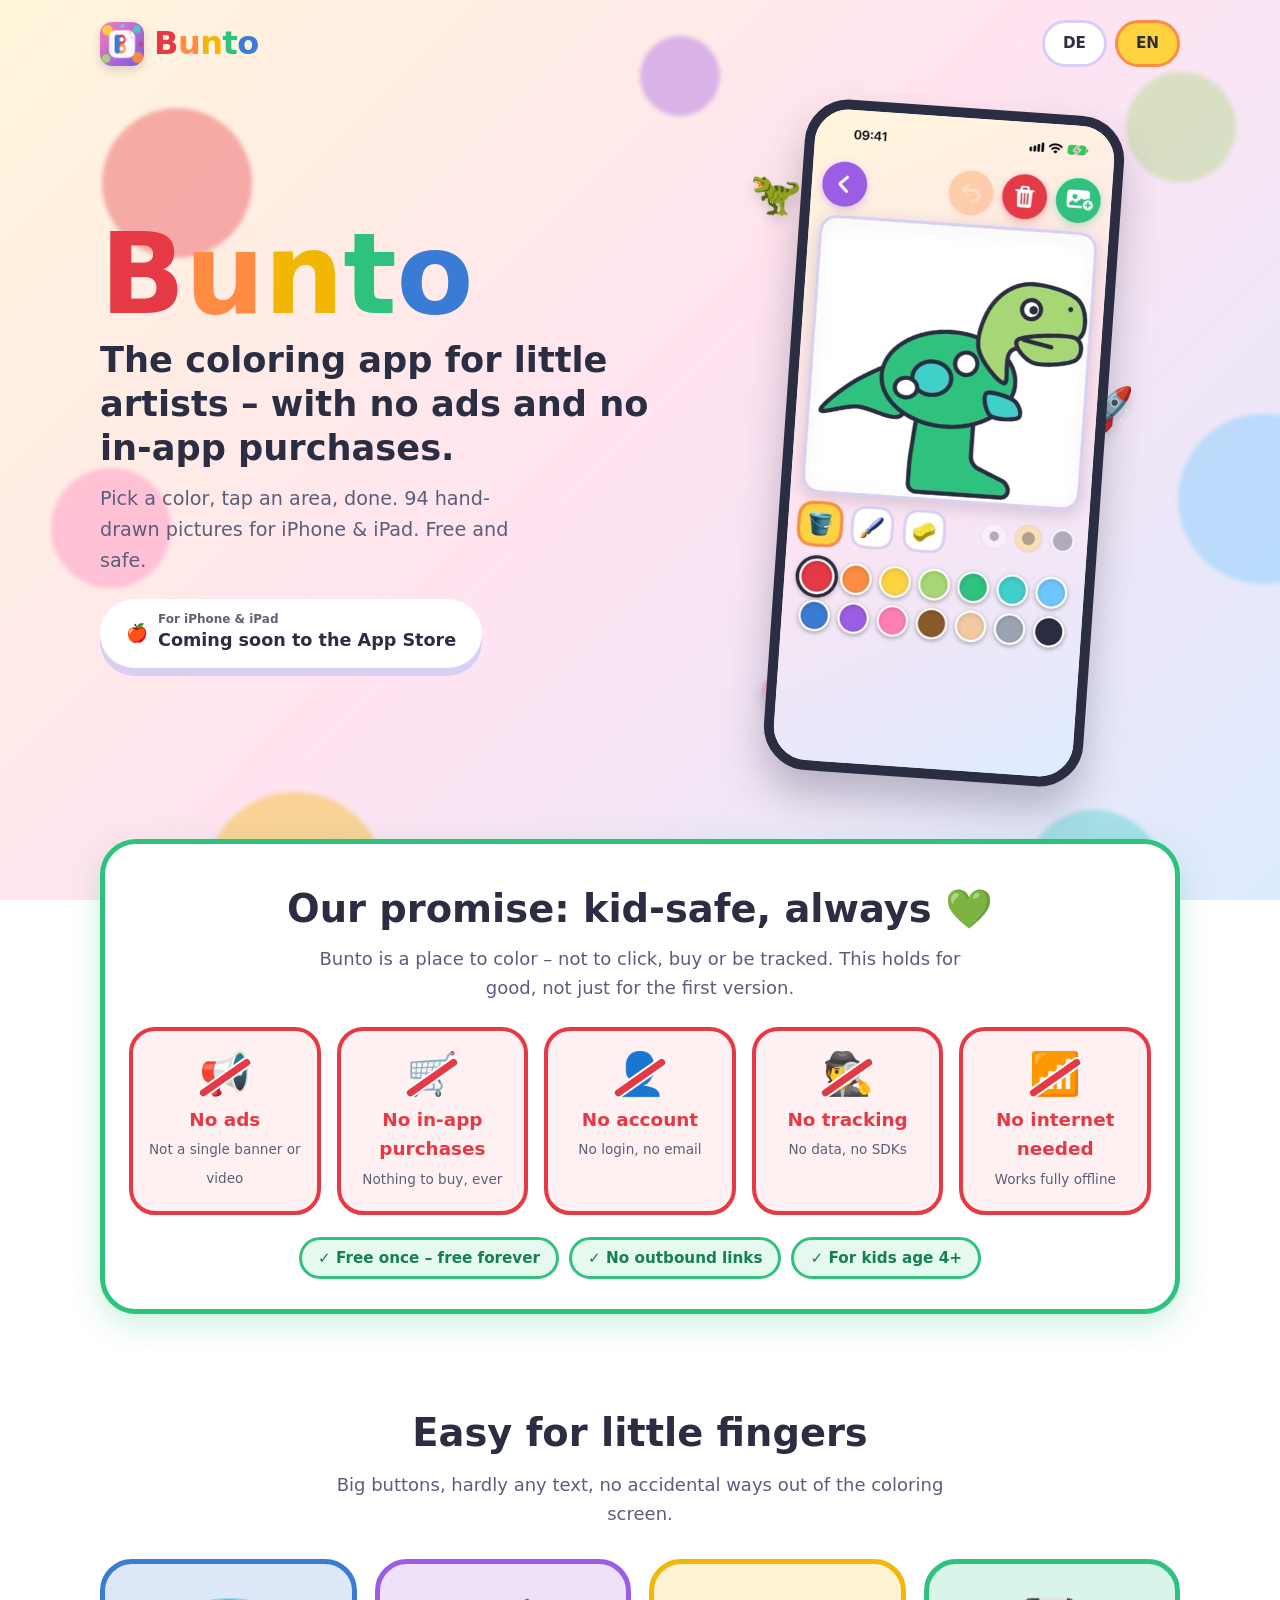
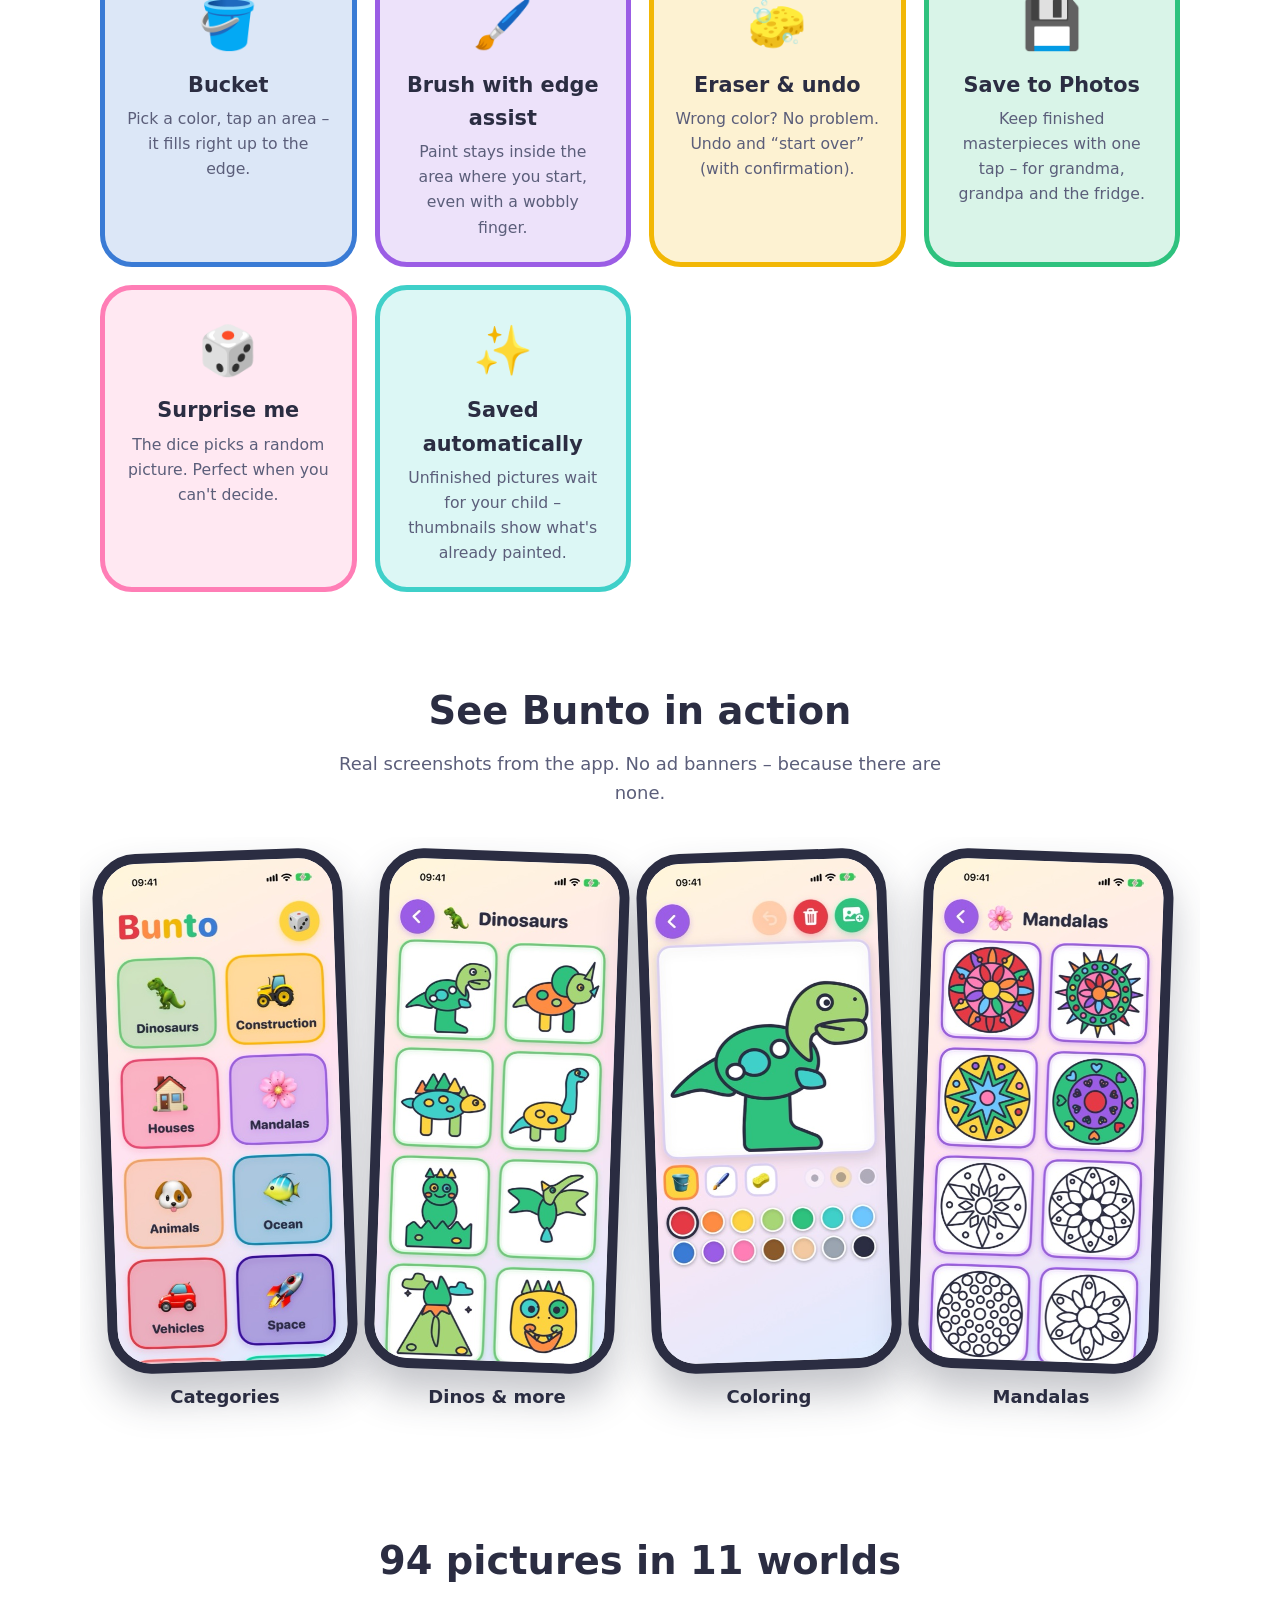
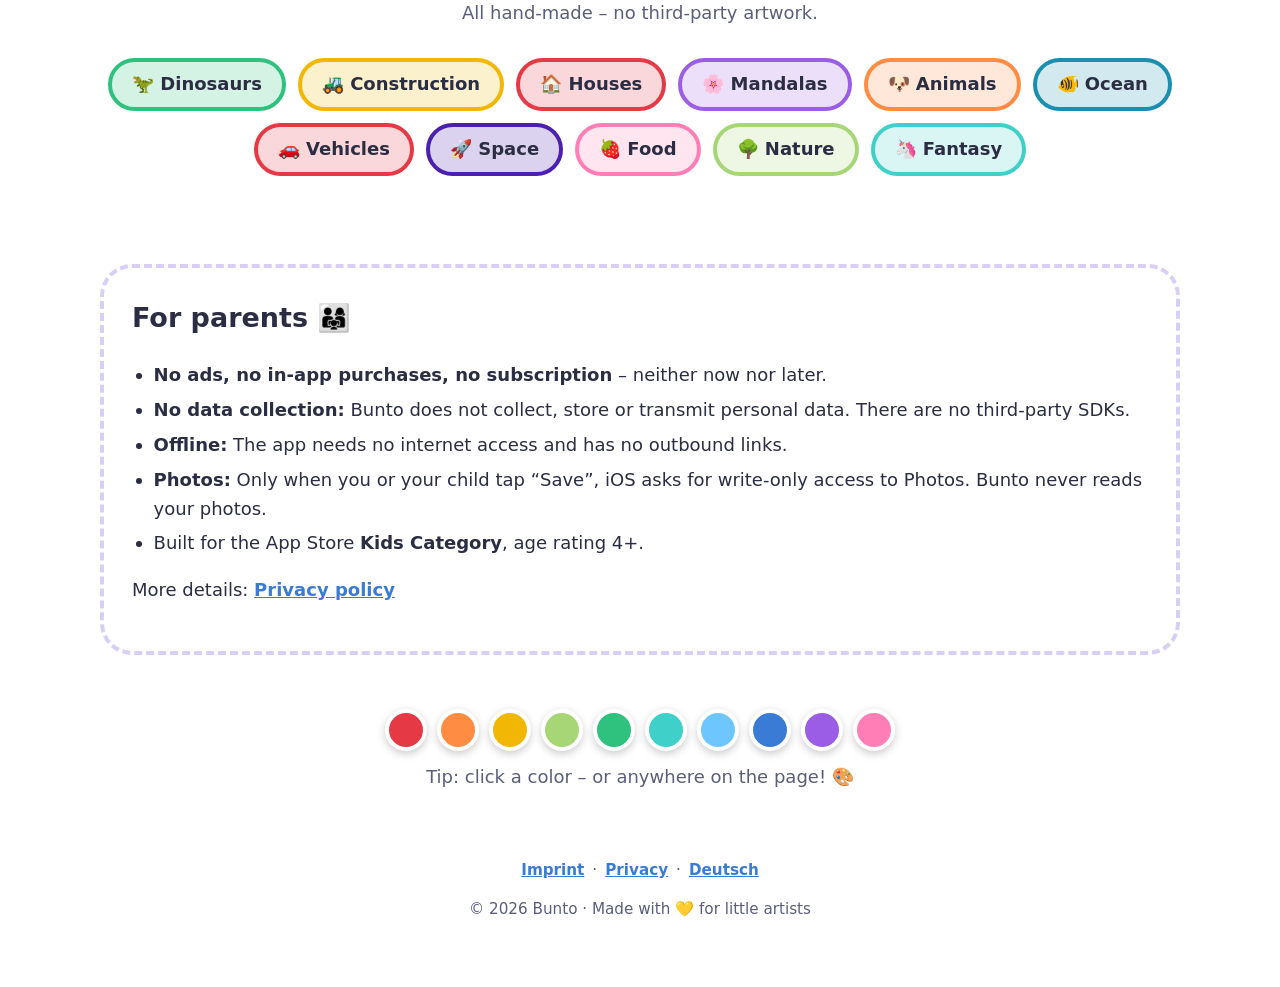
==== en/index.html @ 644362b9 "Landing Page (DE/EN) mit Impressum und Datenschutz, Docker/Coolify-Setup Co-Authored-By: Claude Sonn" ====
<!doctype html>
<html lang="en">
<head>
<meta charset="utf-8">
<meta name="viewport" content="width=device-width, initial-scale=1">
<title>Bunto – Coloring for Kids | No ads, no in-app purchases</title>
<meta name="description" content="Bunto is the coloring app for kids: 94 pictures, completely free of ads, in-app purchases, accounts and internet. For iPhone & iPad.">
<link rel="icon" href="/assets/favicon.png">
<link rel="alternate" hreflang="de" href="/"><link rel="alternate" hreflang="en" href="/en/">
<meta property="og:title" content="Bunto – Coloring for Kids">
<meta property="og:description" content="No ads. No in-app purchases. No data collected. Just coloring.">
<meta property="og:image" content="/assets/icon.png">
<link rel="stylesheet" href="/assets/style.css">
</head>
<body>
<div class="splats" aria-hidden="true"></div>
<div class="wrap">
  <header class="top">
    <a class="brand" href="/en/"><img src="/assets/favicon.png" alt="" width="44" height="44"><span class="logo">Bunto</span></a>
    <nav class="lang" aria-label="Language"><a class="pill" href="/" hreflang="de">DE</a><a class="pill on" href="/en/" hreflang="en">EN</a></nav>
  </header>

  <main>
    <div class="hero">
      <div>
        <div class="logo big">Bunto</div>
        <h1>The coloring app for little artists – with no ads and no in-app purchases.</h1>
        <p class="lead">Pick a color, tap an area, done. 94 hand-drawn pictures for iPhone &amp; iPad. Free and safe.</p>
        <span class="cta soon"><span>🍎</span><span><small>For iPhone &amp; iPad</small>Coming soon to the App Store</span></span>
      </div>
      <div class="hero-art">
        <span class="emoji-float" style="left:-34px;top:8%">🦖</span>
        <span class="emoji-float" style="right:-30px;top:40%;animation-delay:-2s">🚀</span>
        <span class="emoji-float" style="left:-26px;bottom:8%;animation-delay:-3s">🌸</span>
        <div class="phone"><img src="/assets/shots/en/3-coloring.jpg" alt="Bunto: coloring a dinosaur" width="900" height="1956"></div>
      </div>
    </div>

    <section id="promise" style="padding-top:10px">
      <div class="promise rv">
        <h2>Our promise: kid-safe, always 💚</h2>
        <p>Bunto is a place to color – not to click, buy or be tracked. This holds for good, not just for the first version.</p>
        <div class="nos">
          <div class="no"><span class="ico">📢</span><b>No ads</b><span class="s">Not a single banner or video</span></div>
          <div class="no"><span class="ico">🛒</span><b>No in-app purchases</b><span class="s">Nothing to buy, ever</span></div>
          <div class="no"><span class="ico">👤</span><b>No account</b><span class="s">No login, no email</span></div>
          <div class="no"><span class="ico">🕵️</span><b>No tracking</b><span class="s">No data, no SDKs</span></div>
          <div class="no"><span class="ico">📶</span><b>No internet needed</b><span class="s">Works fully offline</span></div>
        </div>
        <div class="yes-row">
          <span class="yes">✓ Free once – free forever</span>
          <span class="yes">✓ No outbound links</span>
          <span class="yes">✓ For kids age 4+</span>
        </div>
      </div>
    </section>

    <section id="features">
      <h2 class="title rv">Easy for little fingers</h2>
      <p class="sub rv">Big buttons, hardly any text, no accidental ways out of the coloring screen.</p>
      <div class="cards">
        <div class="card rv" style="--c:var(--blue)"><span class="e">🪣</span><h3>Bucket</h3><p>Pick a color, tap an area – it fills right up to the edge.</p></div>
        <div class="card rv" style="--c:var(--purple)"><span class="e">🖌️</span><h3>Brush with edge assist</h3><p>Paint stays inside the area where you start, even with a wobbly finger.</p></div>
        <div class="card rv" style="--c:var(--yellow)"><span class="e">🧽</span><h3>Eraser &amp; undo</h3><p>Wrong color? No problem. Undo and “start over” (with confirmation).</p></div>
        <div class="card rv" style="--c:var(--green)"><span class="e">💾</span><h3>Save to Photos</h3><p>Keep finished masterpieces with one tap – for grandma, grandpa and the fridge.</p></div>
        <div class="card rv" style="--c:var(--pink)"><span class="e">🎲</span><h3>Surprise me</h3><p>The dice picks a random picture. Perfect when you can't decide.</p></div>
        <div class="card rv" style="--c:var(--teal)"><span class="e">✨</span><h3>Saved automatically</h3><p>Unfinished pictures wait for your child – thumbnails show what's already painted.</p></div>
      </div>
    </section>

    <section id="screenshots">
      <h2 class="title rv">See Bunto in action</h2>
      <p class="sub rv">Real screenshots from the app. No ad banners – because there are none.</p>
      <div class="shots">
        <figure class="rv"><div class="phone"><img loading="lazy" src="/assets/shots/en/1-start.jpg" alt="Home screen with picture categories" width="900" height="1956"></div><figcaption>Categories</figcaption></figure>
        <figure class="rv"><div class="phone"><img loading="lazy" src="/assets/shots/en/2-dinos.jpg" alt="Dinosaur pictures to choose from" width="900" height="1956"></div><figcaption>Dinos &amp; more</figcaption></figure>
        <figure class="rv"><div class="phone"><img loading="lazy" src="/assets/shots/en/3-coloring.jpg" alt="Coloring with bucket and palette" width="900" height="1956"></div><figcaption>Coloring</figcaption></figure>
        <figure class="rv"><div class="phone"><img loading="lazy" src="/assets/shots/en/4-mandalas.jpg" alt="Mandala pictures" width="900" height="1956"></div><figcaption>Mandalas</figcaption></figure>
        <figure class="rv"><div class="phone"><img loading="lazy" src="/assets/shots/en/5-mandala-coloring.jpg" alt="Coloring a mandala" width="900" height="1956"></div><figcaption>Colorful mandalas</figcaption></figure>
      </div>
    </section>

    <section id="pictures">
      <h2 class="title rv">94 pictures in 11 worlds</h2>
      <p class="sub rv">All hand-made – no third-party artwork.</p>
      <div class="chips rv">
        <span class="chip" style="--c:#2EC27E">🦖 Dinosaurs</span><span class="chip" style="--c:#F2B705">🚜 Construction</span>
        <span class="chip" style="--c:#E63946">🏠 Houses</span><span class="chip" style="--c:#9B5DE5">🌸 Mandalas</span>
        <span class="chip" style="--c:#FF8C42">🐶 Animals</span><span class="chip" style="--c:#1B8FB0">🐠 Ocean</span>
        <span class="chip" style="--c:#E63946">🚗 Vehicles</span><span class="chip" style="--c:#4B1FB0">🚀 Space</span>
        <span class="chip" style="--c:#FF7EB6">🍓 Food</span><span class="chip" style="--c:#A7D676">🌳 Nature</span>
        <span class="chip" style="--c:#3FD0C9">🦄 Fantasy</span>
      </div>
    </section>

    <section id="parents">
      <div class="parents rv">
        <h2>For parents 👨‍👩‍👧</h2>
        <ul>
          <li><b>No ads, no in-app purchases, no subscription</b> – neither now nor later.</li>
          <li><b>No data collection:</b> Bunto does not collect, store or transmit personal data. There are no third-party SDKs.</li>
          <li><b>Offline:</b> The app needs no internet access and has no outbound links.</li>
          <li><b>Photos:</b> Only when you or your child tap “Save”, iOS asks for write-only access to Photos. Bunto never reads your photos.</li>
          <li>Built for the App Store <b>Kids Category</b>, age rating 4+.</li>
        </ul>
        <p>More details: <a href="/en/privacy">Privacy policy</a></p>
      </div>
    </section>

    <div class="strip" aria-hidden="true"></div>
    <p class="sub" style="margin-top:12px">Tip: click a color – or anywhere on the page! 🎨</p>
  </main>

  <footer>
    <a href="/en/imprint">Imprint</a>·<a href="/en/privacy">Privacy</a>·<a href="/">Deutsch</a>
    <p>© 2026 Bunto · Made with 💛 for little artists</p>
  </footer>
</div>
<script src="/assets/app.js" defer></script>
</body>
</html>
---- assets/style.css ----
/* Bunto website – same look as the app: pastel gradient, rainbow letters, chunky rounded cards */
:root {
  --red: #E63946; --orange: #FF8C42; --yellow: #F2B705; --sun: #FFD23F;
  --green: #2EC27E; --blue: #3A7BD5; --purple: #9B5DE5; --pink: #FF7EB6;
  --sky: #6EC6FF; --teal: #3FD0C9; --lime: #A7D676;
  --ink: #2B2D42; --ink-soft: #5b5e7a; --line: #D9CFF5;
  --card: rgba(255, 255, 255, .82);
  --font: ui-rounded, "SF Pro Rounded", "Nunito", "Varela Round", "Arial Rounded MT Bold", system-ui, -apple-system, "Segoe UI", sans-serif;
}
* { box-sizing: border-box; }
html { scroll-behavior: smooth; }
body {
  margin: 0; font-family: var(--font); color: var(--ink); line-height: 1.6; font-size: 18px;
  background: linear-gradient(135deg, #FFF6DA, #FFE3F1 50%, #DDEBFF) fixed;
  min-height: 100vh; overflow-x: hidden;
}
a { color: var(--blue); font-weight: 700; }
img { max-width: 100%; display: block; }
.wrap { width: min(1080px, 100% - 40px); margin-inline: auto; position: relative; z-index: 1; }

/* floating paint splats */
.splats { position: fixed; inset: 0; pointer-events: none; z-index: 0; overflow: hidden; }
.splats i { position: absolute; border-radius: 50%; opacity: .38; filter: blur(2px); animation: float 9s ease-in-out infinite; }
@keyframes float { 0%,100% { transform: translateY(0) scale(1); } 50% { transform: translateY(-26px) scale(1.07); } }

/* header */
header.top { display: flex; align-items: center; justify-content: space-between; padding: 18px 0; gap: 12px; flex-wrap: wrap; }
.brand { display: flex; align-items: center; gap: 10px; text-decoration: none; }
.brand img { width: 44px; height: 44px; border-radius: 12px; box-shadow: 0 4px 10px rgba(43,45,66,.18); }
.logo { font-weight: 900; font-size: 2rem; letter-spacing: -.5px; display: inline-flex; }
.logo span { display: inline-block; transition: transform .25s cubic-bezier(.3,1.8,.5,1); }
.logo span:hover, .logo.big span { animation: hop 2.6s ease-in-out infinite; }
.logo span:nth-child(1) { color: var(--red); } .logo span:nth-child(2) { color: var(--orange); }
.logo span:nth-child(3) { color: var(--yellow); } .logo span:nth-child(4) { color: var(--green); }
.logo span:nth-child(5) { color: var(--blue); }
.logo.big { font-size: clamp(4rem, 12vw, 7rem); line-height: 1; }
.logo.big span:nth-child(2) { animation-delay: .12s; } .logo.big span:nth-child(3) { animation-delay: .24s; }
.logo.big span:nth-child(4) { animation-delay: .36s; } .logo.big span:nth-child(5) { animation-delay: .48s; }
@keyframes hop { 0%, 60%, 100% { transform: translateY(0); } 70% { transform: translateY(-16px) rotate(-5deg); } 80% { transform: translateY(0); } 88% { transform: translateY(-6px); } }
nav.lang { display: flex; gap: 8px; }
.pill { display: inline-block; padding: 8px 18px; border-radius: 99px; background: #fff; border: 3px solid var(--line); text-decoration: none; color: var(--ink); font-weight: 800; font-size: .95rem; transition: transform .2s cubic-bezier(.3,1.8,.5,1); }
.pill:hover { transform: scale(1.08) rotate(-2deg); }
.pill.on { background: var(--sun); border-color: var(--orange); }

/* hero */
.hero { display: grid; grid-template-columns: 1.1fr .9fr; gap: 32px; align-items: center; padding: 20px 0 50px; }
.hero h1 { font-size: clamp(1.5rem, 3.4vw, 2.2rem); margin: 8px 0 14px; line-height: 1.25; font-weight: 900; }
.hero p.lead { font-size: 1.2rem; color: var(--ink-soft); margin: 0 0 22px; max-width: 34ch; }
.cta { display: inline-flex; align-items: center; gap: 10px; background: var(--ink); color: #fff; text-decoration: none; padding: 14px 26px; border-radius: 99px; font-weight: 900; font-size: 1.1rem; box-shadow: 0 8px 0 #12131f, 0 14px 22px rgba(43,45,66,.25); transition: transform .15s, box-shadow .15s; }
.cta:hover { transform: translateY(3px) scale(1.03); box-shadow: 0 5px 0 #12131f, 0 10px 18px rgba(43,45,66,.25); }
.cta small { display: block; font-weight: 700; opacity: .75; font-size: .75rem; line-height: 1.1; }
.cta.soon { background: #fff; color: var(--ink); box-shadow: 0 8px 0 var(--line); cursor: default; }
.hero-art { position: relative; justify-self: center; width: min(320px, 78%); }
.hero-art .phone { transform: rotate(4deg); animation: sway 6s ease-in-out infinite; }
@keyframes sway { 0%,100% { transform: rotate(4deg) translateY(0); } 50% { transform: rotate(-2deg) translateY(-12px); } }
.emoji-float { position: absolute; font-size: 2.6rem; animation: float 5s ease-in-out infinite; filter: drop-shadow(0 6px 6px rgba(0,0,0,.15)); }

/* phone frame */
.phone { border: 10px solid var(--ink); border-radius: 44px; overflow: hidden; background: #fff; box-shadow: 0 24px 40px rgba(43,45,66,.28); }
.phone img { width: 100%; height: auto; aspect-ratio: 1320 / 2868; object-fit: cover; }

/* promise badges */
.promise { background: #fff; border: 5px solid var(--green); border-radius: 36px; padding: 34px 24px 30px; text-align: center; box-shadow: 0 10px 30px rgba(46,194,126,.25); }
.promise h2 { margin: 0 0 6px; font-size: clamp(1.6rem, 4vw, 2.4rem); font-weight: 900; }
.promise > p { margin: 0 auto 24px; max-width: 60ch; color: var(--ink-soft); }
.nos { display: grid; grid-template-columns: repeat(auto-fit, minmax(150px, 1fr)); gap: 16px; }
.no { background: #FFF1F2; border: 4px solid var(--red); border-radius: 26px; padding: 18px 10px; position: relative; transition: transform .25s cubic-bezier(.3,1.8,.5,1); }
.no:hover { transform: rotate(-3deg) scale(1.05); }
.no .ico { font-size: 2.6rem; position: relative; display: inline-block; line-height: 1.2; }
.no .ico::after { content: ""; position: absolute; left: -8%; top: 50%; width: 116%; height: 7px; background: var(--red); border-radius: 4px; transform: rotate(-35deg); box-shadow: 0 0 0 2px #fff; }
.no b { display: block; font-size: 1.15rem; font-weight: 900; margin-top: 6px; color: var(--red); }
.no span.s { font-size: .85rem; color: var(--ink-soft); }
.yes-row { display: flex; flex-wrap: wrap; justify-content: center; gap: 10px; margin-top: 22px; }
.yes { background: #E6F9EF; color: #14814f; border: 3px solid var(--green); border-radius: 99px; padding: 6px 16px; font-weight: 800; font-size: .95rem; }

/* section titles */
section { padding: 44px 0; }
h2.title { text-align: center; font-size: clamp(1.7rem, 4vw, 2.4rem); font-weight: 900; margin: 0 0 8px; }
p.sub { text-align: center; color: var(--ink-soft); margin: 0 auto 30px; max-width: 56ch; }

/* feature cards (like category tiles) */
.cards { display: grid; grid-template-columns: repeat(auto-fit, minmax(240px, 1fr)); gap: 18px; }
.card { border: 5px solid var(--c); background: color-mix(in srgb, var(--c) 18%, #fff); border-radius: 32px; padding: 22px 20px; text-align: center; transition: transform .25s cubic-bezier(.3,1.8,.5,1); }
.card:hover { transform: translateY(-6px) rotate(-1.5deg); }
.card .e { font-size: 3rem; display: block; }
.card h3 { margin: 6px 0 4px; font-size: 1.3rem; font-weight: 900; }
.card p { margin: 0; font-size: .98rem; color: var(--ink-soft); }

/* screenshots */
.shots { display: flex; gap: 22px; overflow-x: auto; padding: 14px 20px 30px; scroll-snap-type: x mandatory; margin-inline: -20px; -webkit-overflow-scrolling: touch; }
.shots figure { margin: 0; flex: 0 0 min(250px, 68vw); scroll-snap-align: center; text-align: center; }
.shots figure:nth-child(odd) .phone { transform: rotate(-2deg); } .shots figure:nth-child(even) .phone { transform: rotate(2deg); }
.shots .phone { transition: transform .3s cubic-bezier(.3,1.8,.5,1); } .shots figure:hover .phone { transform: scale(1.05) rotate(0); }
.shots figcaption { margin-top: 12px; font-weight: 800; }

/* categories chips */
.chips { display: flex; flex-wrap: wrap; gap: 12px; justify-content: center; }
.chip { background: color-mix(in srgb, var(--c) 20%, #fff); border: 4px solid var(--c); border-radius: 99px; padding: 8px 20px; font-weight: 900; transition: transform .2s cubic-bezier(.3,1.8,.5,1); }
.chip:hover { transform: scale(1.12) rotate(-3deg); }

/* parents */
.parents { background: var(--card); border: 4px dashed var(--line); border-radius: 32px; padding: 28px; }
.parents h2 { margin-top: 0; font-weight: 900; }
.parents ul { padding-left: 1.2em; } .parents li { margin: 6px 0; }

/* palette strip + footer */
.strip { display: flex; justify-content: center; gap: 10px; flex-wrap: wrap; padding: 10px 0 0; }
.strip button { width: 42px; height: 42px; border-radius: 50%; border: 4px solid #fff; box-shadow: 0 3px 8px rgba(0,0,0,.2); cursor: pointer; transition: transform .2s cubic-bezier(.3,1.8,.5,1); background: var(--c); }
.strip button:hover { transform: scale(1.25) translateY(-4px); }
footer { text-align: center; padding: 36px 0 50px; color: var(--ink-soft); font-size: .95rem; }
footer a { margin: 0 8px; }

/* reveal */
.rv { opacity: 0; transform: translateY(26px) scale(.97); transition: opacity .6s, transform .6s cubic-bezier(.3,1.4,.5,1); }
.rv.in { opacity: 1; transform: none; }

/* click splat */
.splat { position: fixed; width: 20px; height: 20px; border-radius: 50%; pointer-events: none; z-index: 50; animation: pop .7s ease-out forwards; }
@keyframes pop { from { transform: translate(-50%,-50%) scale(.3); opacity: .9; } to { transform: translate(-50%,-50%) scale(7); opacity: 0; } }

/* legal pages */
.legal { background: var(--card); border: 4px solid var(--line); border-radius: 32px; padding: 30px clamp(18px, 4vw, 40px); margin: 10px 0 20px; }
.legal h1 { margin-top: 0; font-weight: 900; font-size: clamp(1.8rem, 5vw, 2.5rem); }
.legal h2 { margin: 1.6em 0 .3em; font-size: 1.25rem; font-weight: 900; }
.legal p, .legal li { font-size: 1rem; }
.todo { background: #FFF3BF; padding: 0 6px; border-radius: 6px; }

@media (max-width: 760px) {
  body { font-size: 17px; }
  .hero { grid-template-columns: 1fr; text-align: center; } .hero p.lead { margin-inline: auto; }
  .hero-art { order: -1; width: min(220px, 60%); }
}
@media (prefers-reduced-motion: reduce) {
  *, *::before, *::after { animation: none !important; transition: none !important; }
  .rv { opacity: 1; transform: none; } html { scroll-behavior: auto; }
}
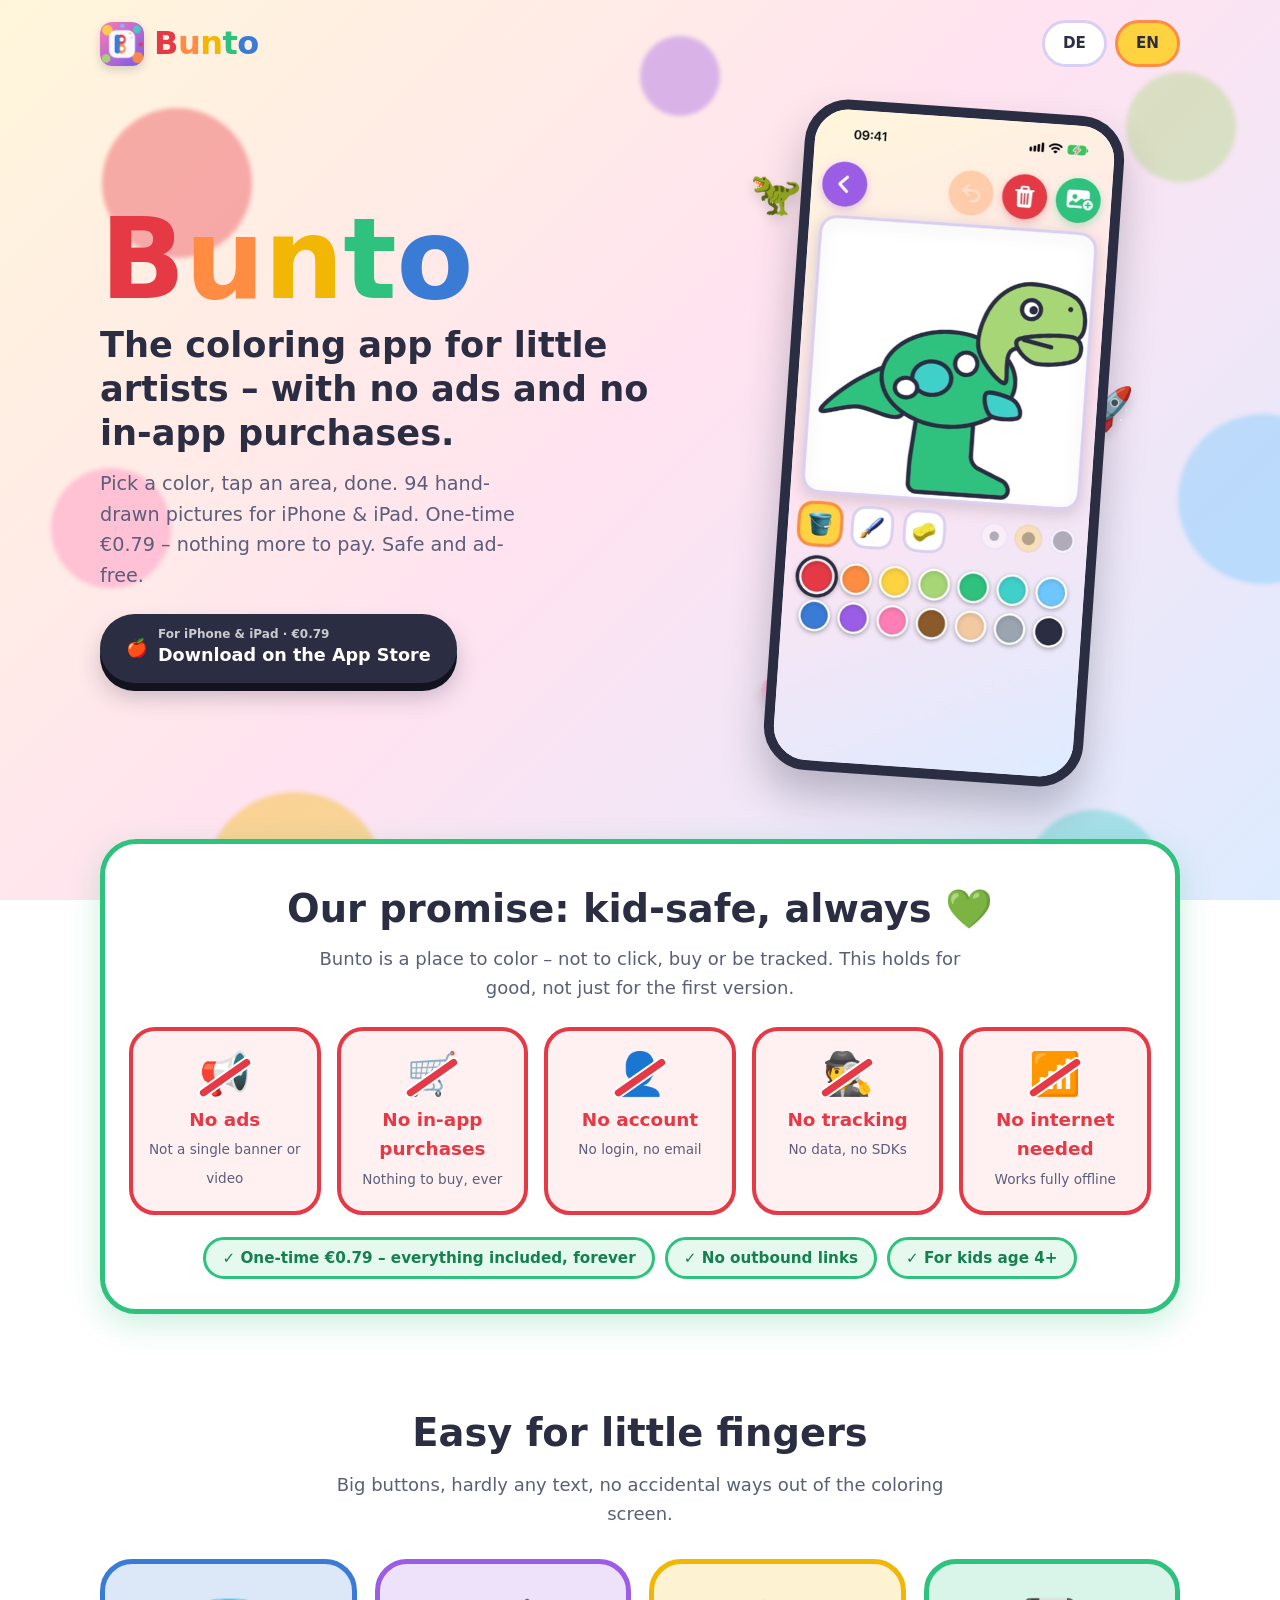
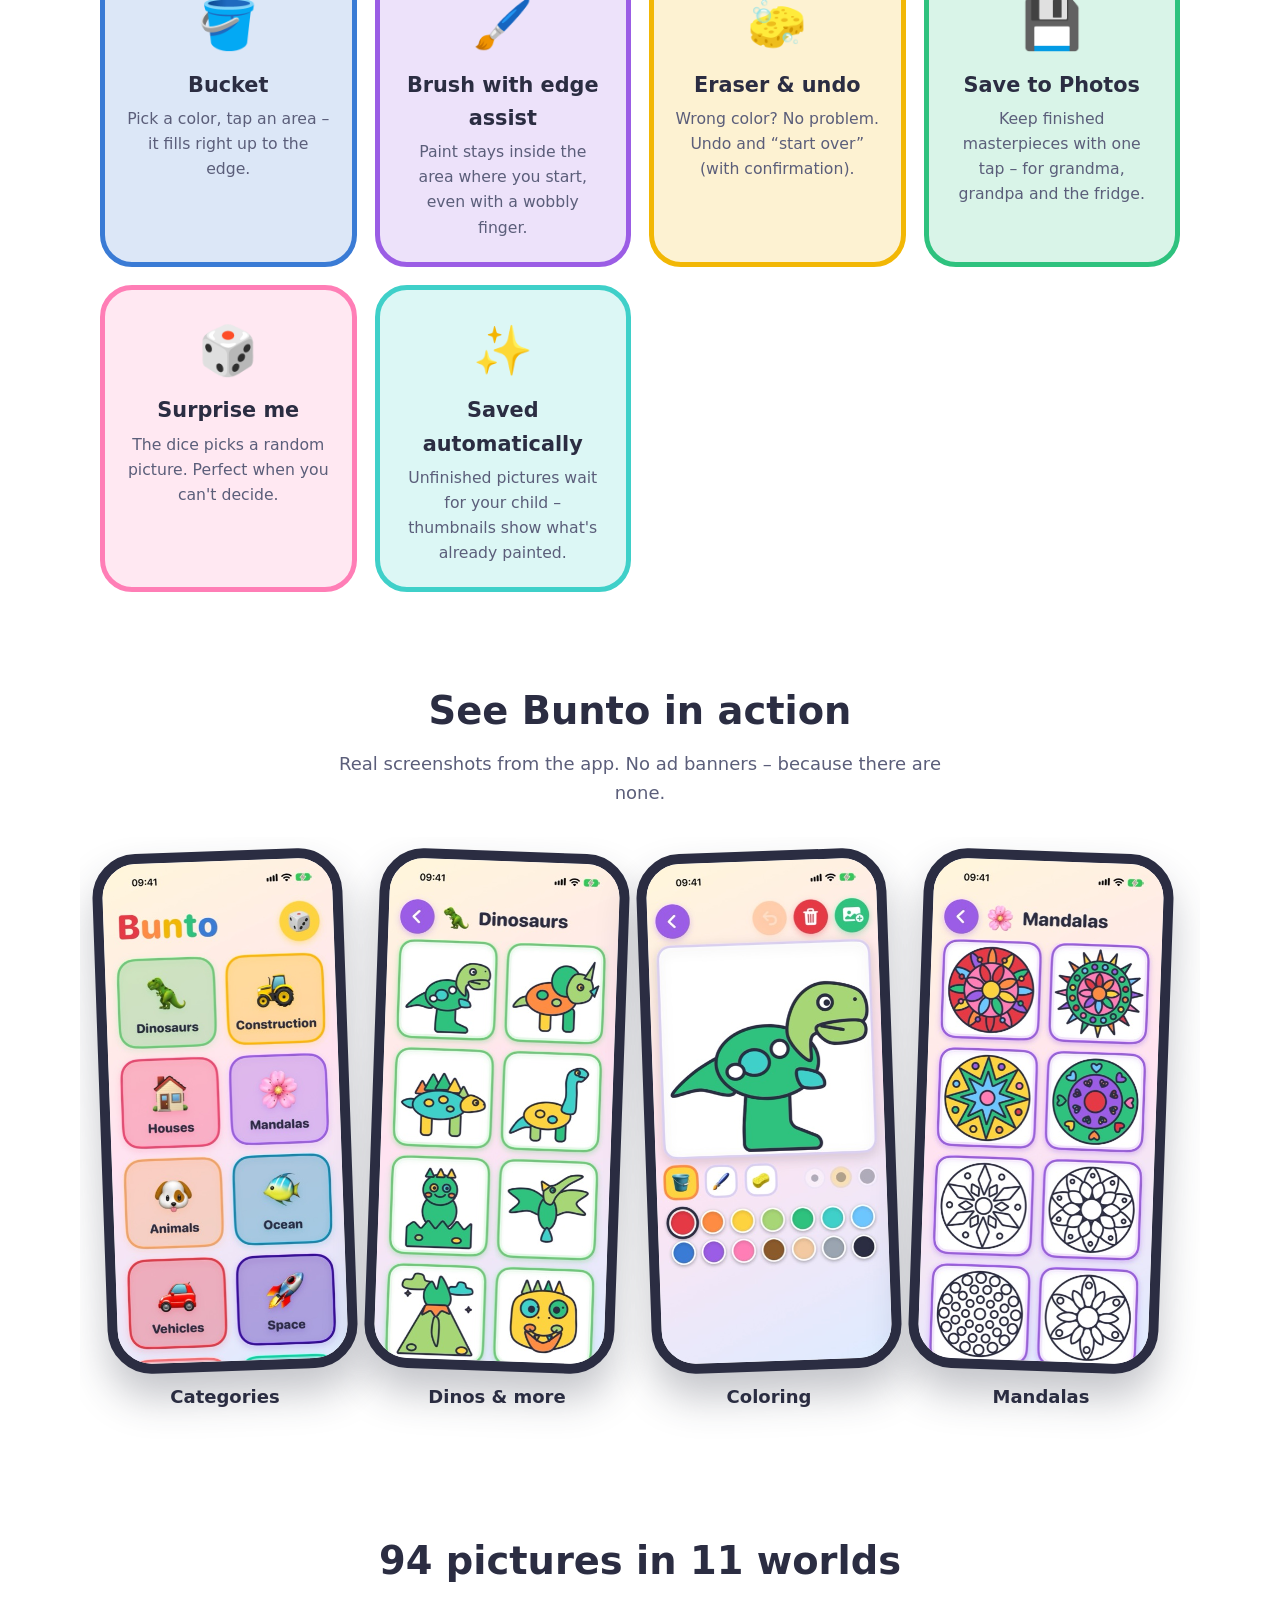
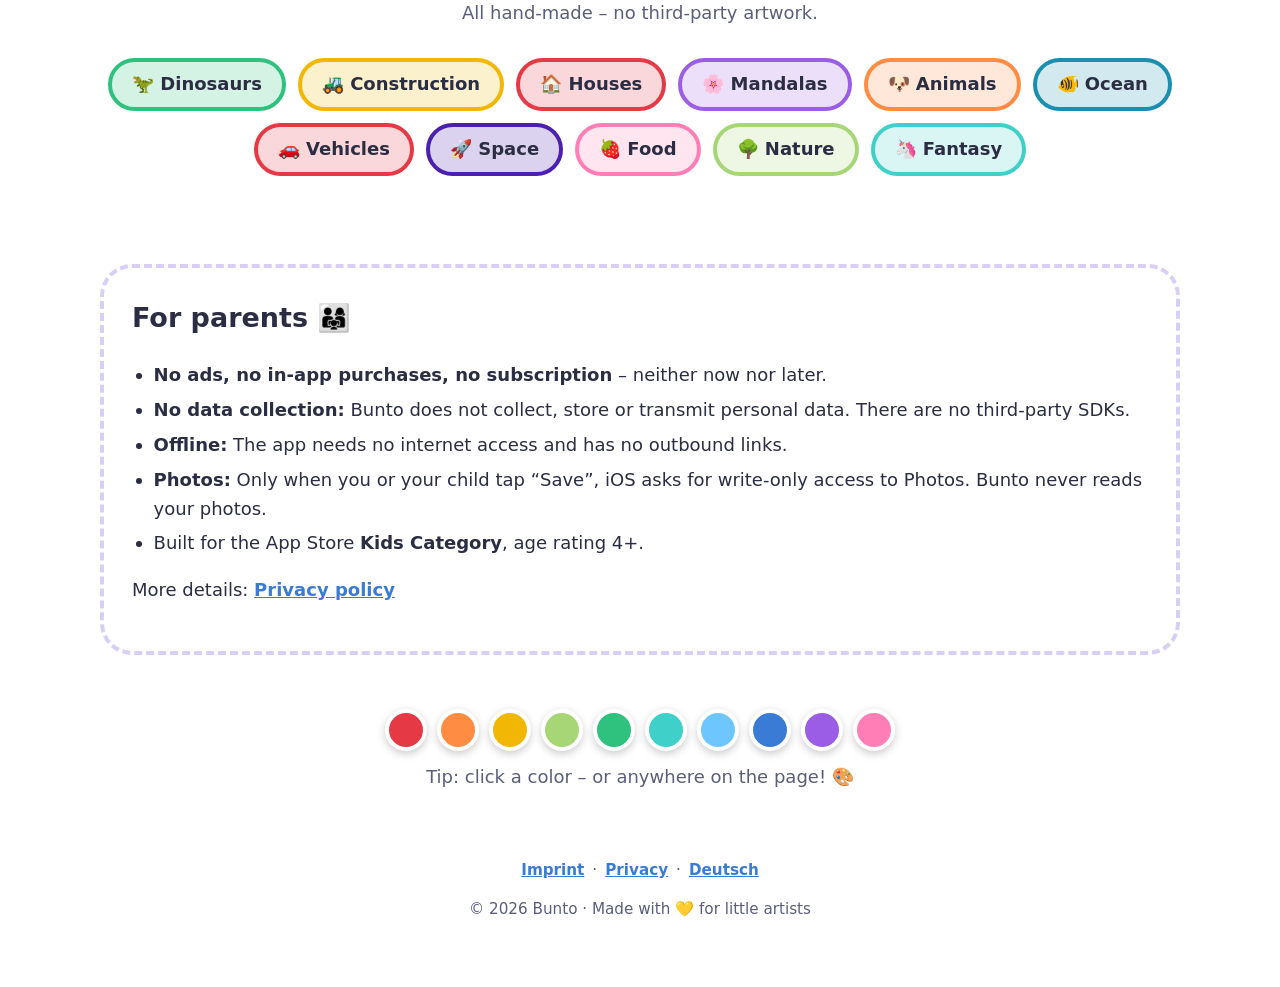
==== commit 6a2a9ffb: "Preis 0,79 € statt kostenlos, App-Store-Link statt 'Bald' Co-Authored-By: Claude Sonnet 5.5 <noreply" ====
--- a/en/index.html
+++ b/en/index.html
@@ -25,8 +25,8 @@
       <div>
         <div class="logo big">Bunto</div>
         <h1>The coloring app for little artists – with no ads and no in-app purchases.</h1>
-        <p class="lead">Pick a color, tap an area, done. 94 hand-drawn pictures for iPhone &amp; iPad. Free and safe.</p>
-        <span class="cta soon"><span>🍎</span><span><small>For iPhone &amp; iPad</small>Coming soon to the App Store</span></span>
+        <p class="lead">Pick a color, tap an area, done. 94 hand-drawn pictures for iPhone &amp; iPad. One-time €0.79 – nothing more to pay. Safe and ad-free.</p>
+        <a class="cta" href="https://apps.apple.com/app/id6836277407"><span>🍎</span><span><small>For iPhone &amp; iPad · €0.79</small>Download on the App Store</span></a>
       </div>
       <div class="hero-art">
         <span class="emoji-float" style="left:-34px;top:8%">🦖</span>
@@ -48,7 +48,7 @@
           <div class="no"><span class="ico">📶</span><b>No internet needed</b><span class="s">Works fully offline</span></div>
         </div>
         <div class="yes-row">
-          <span class="yes">✓ Free once – free forever</span>
+          <span class="yes">✓ One-time €0.79 – everything included, forever</span>
           <span class="yes">✓ No outbound links</span>
           <span class="yes">✓ For kids age 4+</span>
         </div>
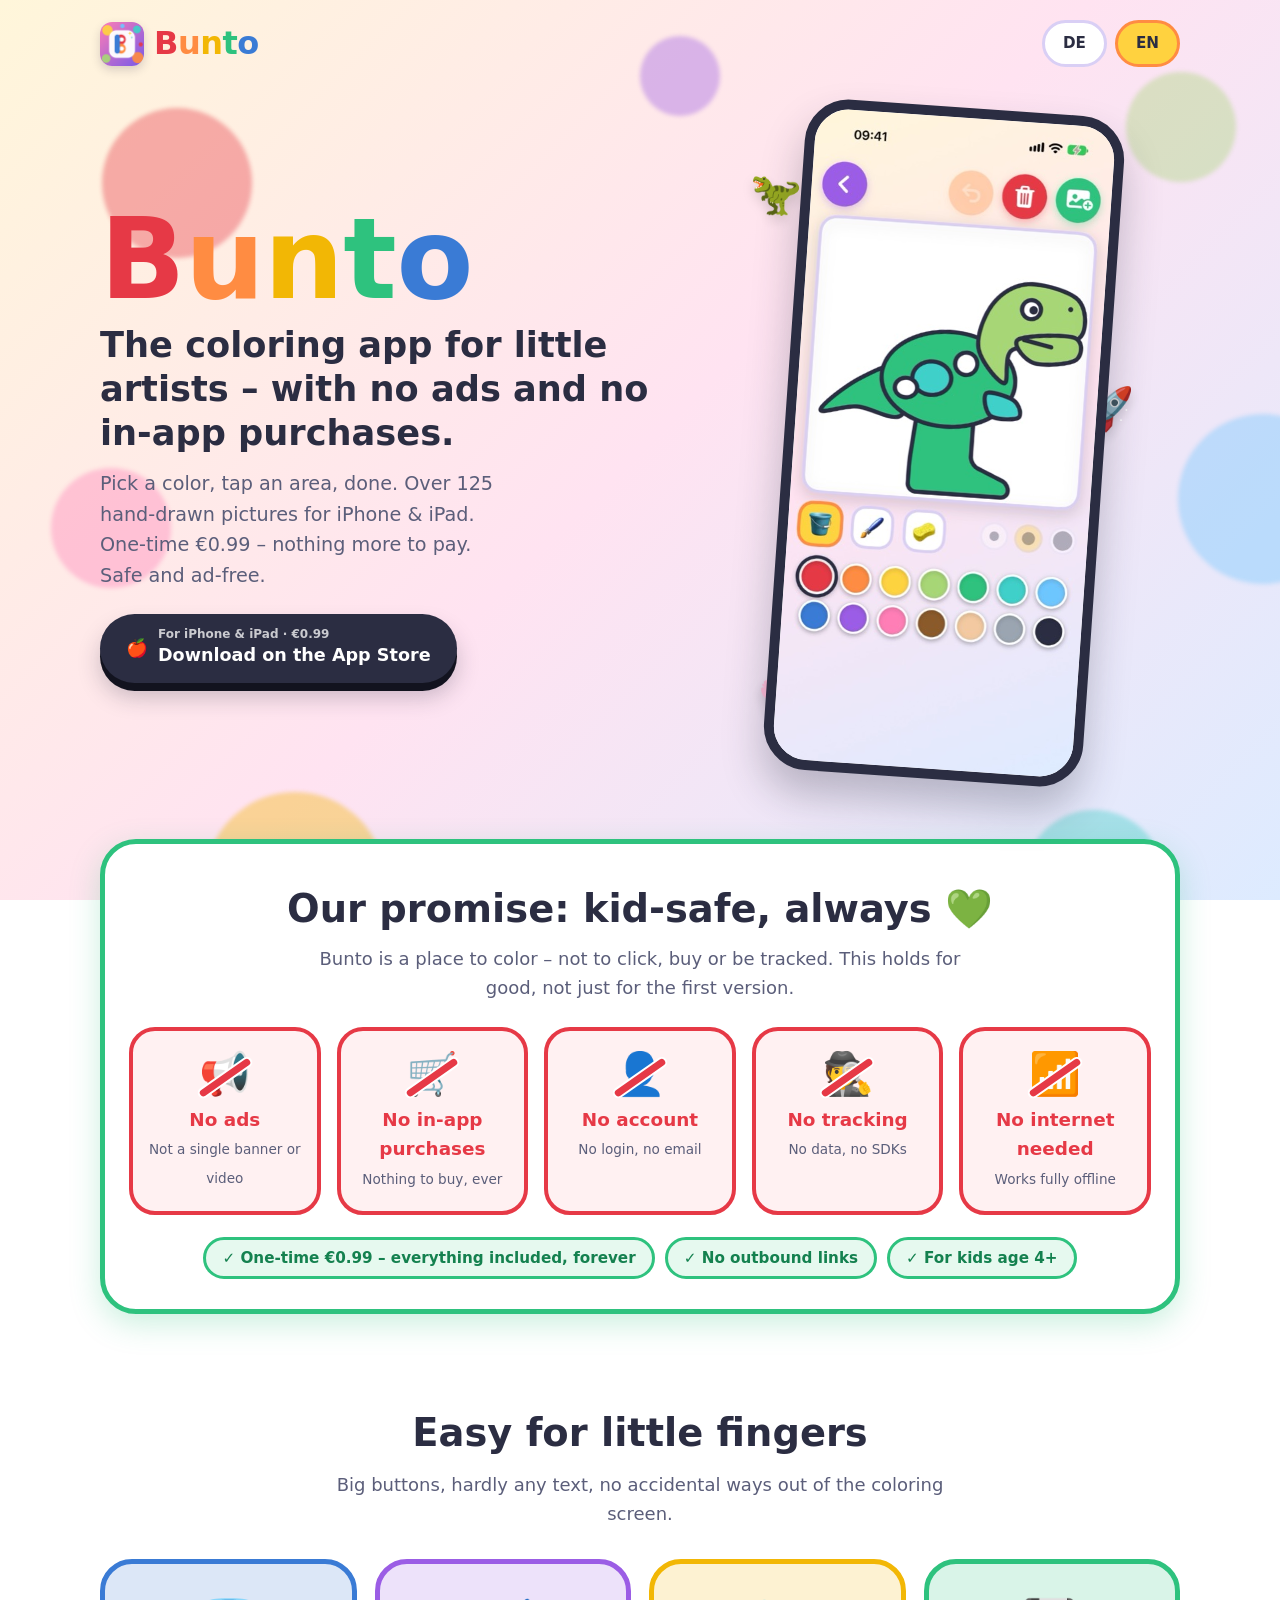
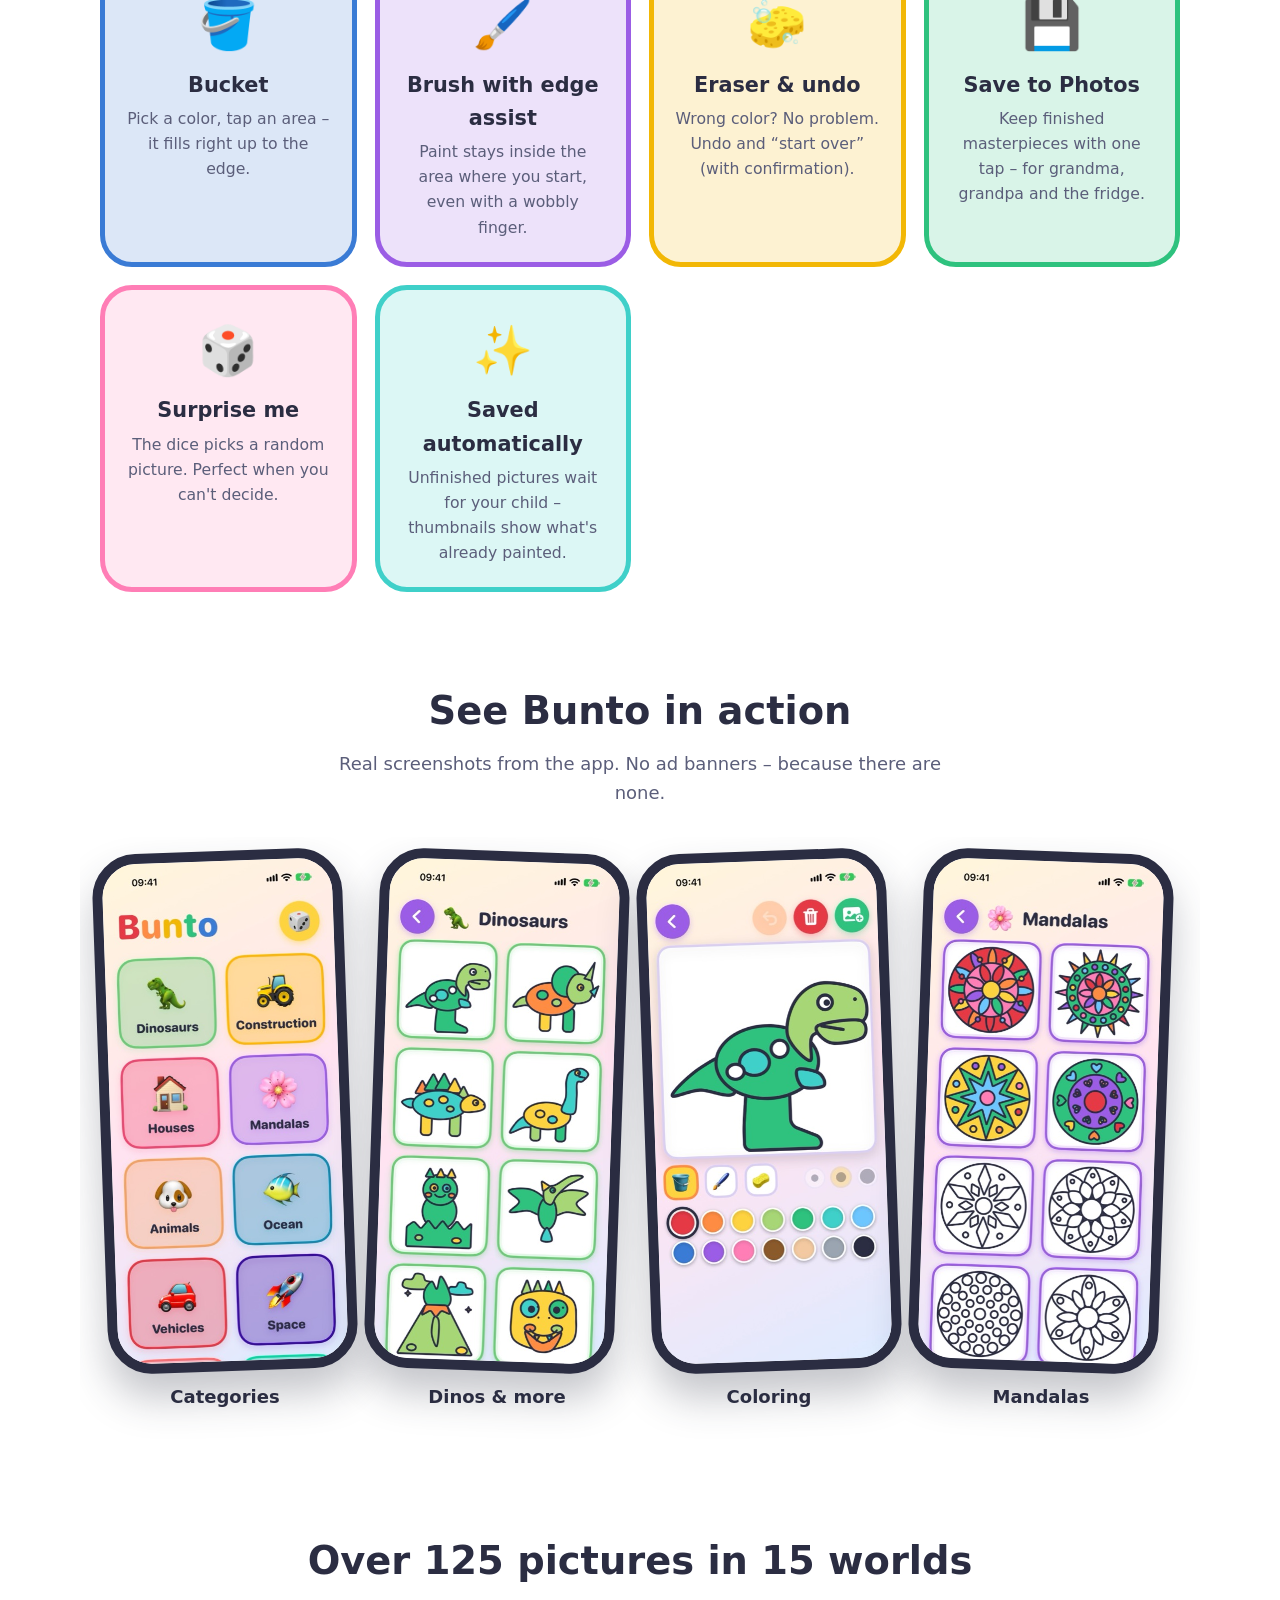
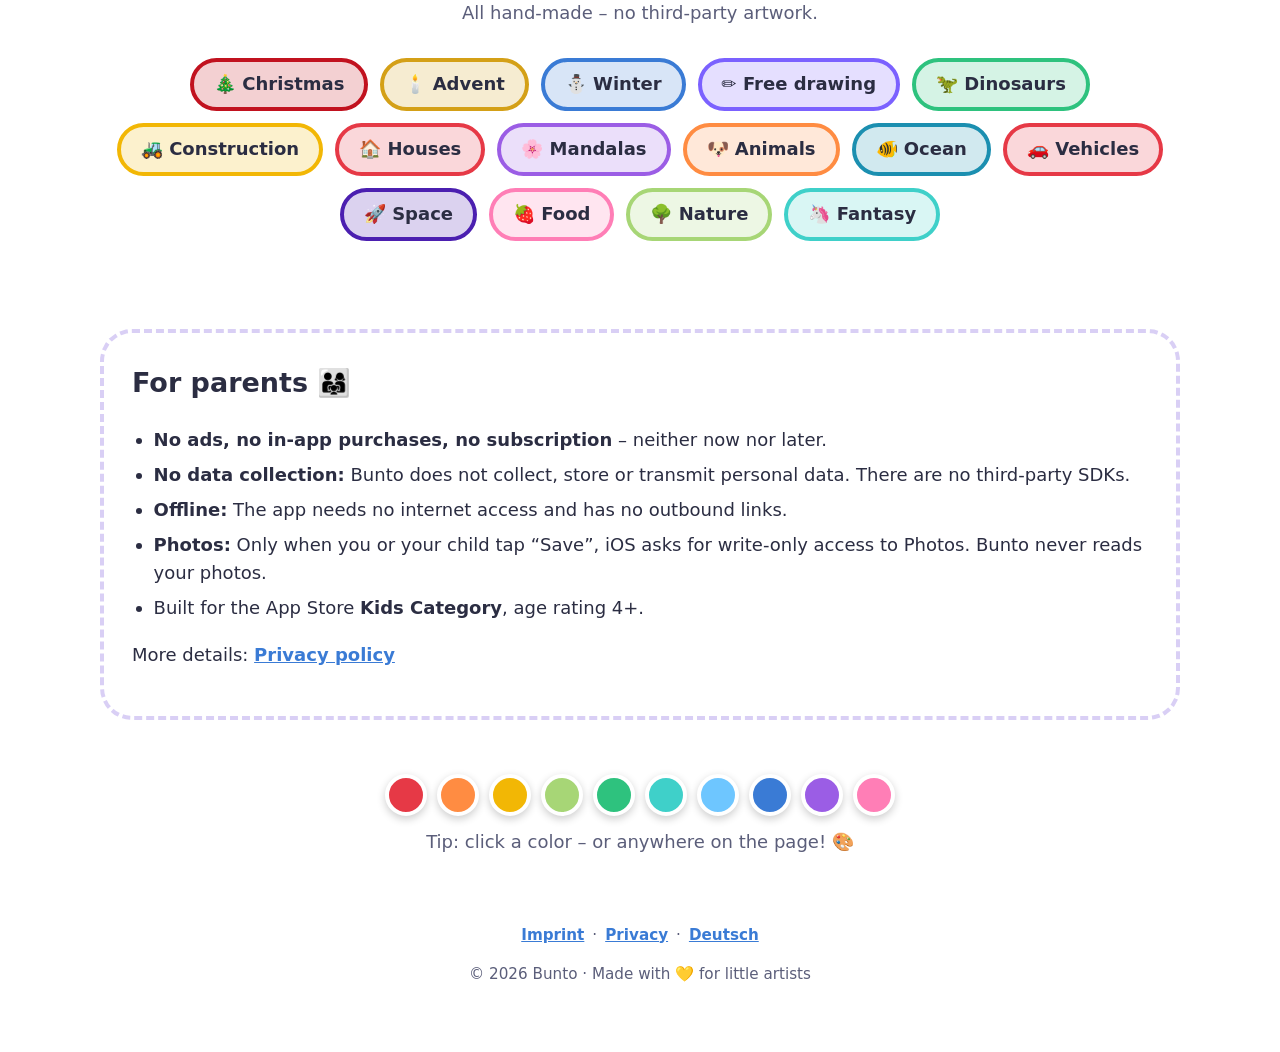
==== commit 83225807: "Preis 0,99 €, über 125 Motive in 15 Welten, neue Kategorien Co-Authored-By: Claude Sonnet 5.5 <norep" ====
--- a/en/index.html
+++ b/en/index.html
@@ -4,7 +4,7 @@
 <meta charset="utf-8">
 <meta name="viewport" content="width=device-width, initial-scale=1">
 <title>Bunto – Coloring for Kids | No ads, no in-app purchases</title>
-<meta name="description" content="Bunto is the coloring app for kids: 94 pictures, completely free of ads, in-app purchases, accounts and internet. For iPhone & iPad.">
+<meta name="description" content="Bunto is the coloring app for kids: over 125 pictures, completely free of ads, in-app purchases, accounts and internet. For iPhone & iPad.">
 <link rel="icon" href="/assets/favicon.png">
 <link rel="alternate" hreflang="de" href="/"><link rel="alternate" hreflang="en" href="/en/">
 <meta property="og:title" content="Bunto – Coloring for Kids">
@@ -25,8 +25,8 @@
       <div>
         <div class="logo big">Bunto</div>
         <h1>The coloring app for little artists – with no ads and no in-app purchases.</h1>
-        <p class="lead">Pick a color, tap an area, done. 94 hand-drawn pictures for iPhone &amp; iPad. One-time €0.79 – nothing more to pay. Safe and ad-free.</p>
-        <a class="cta" href="https://apps.apple.com/app/id6836277407"><span>🍎</span><span><small>For iPhone &amp; iPad · €0.79</small>Download on the App Store</span></a>
+        <p class="lead">Pick a color, tap an area, done. Over 125 hand-drawn pictures for iPhone &amp; iPad. One-time €0.99 – nothing more to pay. Safe and ad-free.</p>
+        <a class="cta" href="https://apps.apple.com/app/id6836277407"><span>🍎</span><span><small>For iPhone &amp; iPad · €0.99</small>Download on the App Store</span></a>
       </div>
       <div class="hero-art">
         <span class="emoji-float" style="left:-34px;top:8%">🦖</span>
@@ -48,7 +48,7 @@
           <div class="no"><span class="ico">📶</span><b>No internet needed</b><span class="s">Works fully offline</span></div>
         </div>
         <div class="yes-row">
-          <span class="yes">✓ One-time €0.79 – everything included, forever</span>
+          <span class="yes">✓ One-time €0.99 – everything included, forever</span>
           <span class="yes">✓ No outbound links</span>
           <span class="yes">✓ For kids age 4+</span>
         </div>
@@ -81,9 +81,11 @@
     </section>
 
     <section id="pictures">
-      <h2 class="title rv">94 pictures in 11 worlds</h2>
+      <h2 class="title rv">Over 125 pictures in 15 worlds</h2>
       <p class="sub rv">All hand-made – no third-party artwork.</p>
       <div class="chips rv">
+        <span class="chip" style="--c:#C1121F">🎄 Christmas</span><span class="chip" style="--c:#D4A017">🕯️ Advent</span>
+        <span class="chip" style="--c:#3A7BD5">⛄ Winter</span><span class="chip" style="--c:#7B61FF">✏️ Free drawing</span>
         <span class="chip" style="--c:#2EC27E">🦖 Dinosaurs</span><span class="chip" style="--c:#F2B705">🚜 Construction</span>
         <span class="chip" style="--c:#E63946">🏠 Houses</span><span class="chip" style="--c:#9B5DE5">🌸 Mandalas</span>
         <span class="chip" style="--c:#FF8C42">🐶 Animals</span><span class="chip" style="--c:#1B8FB0">🐠 Ocean</span>
